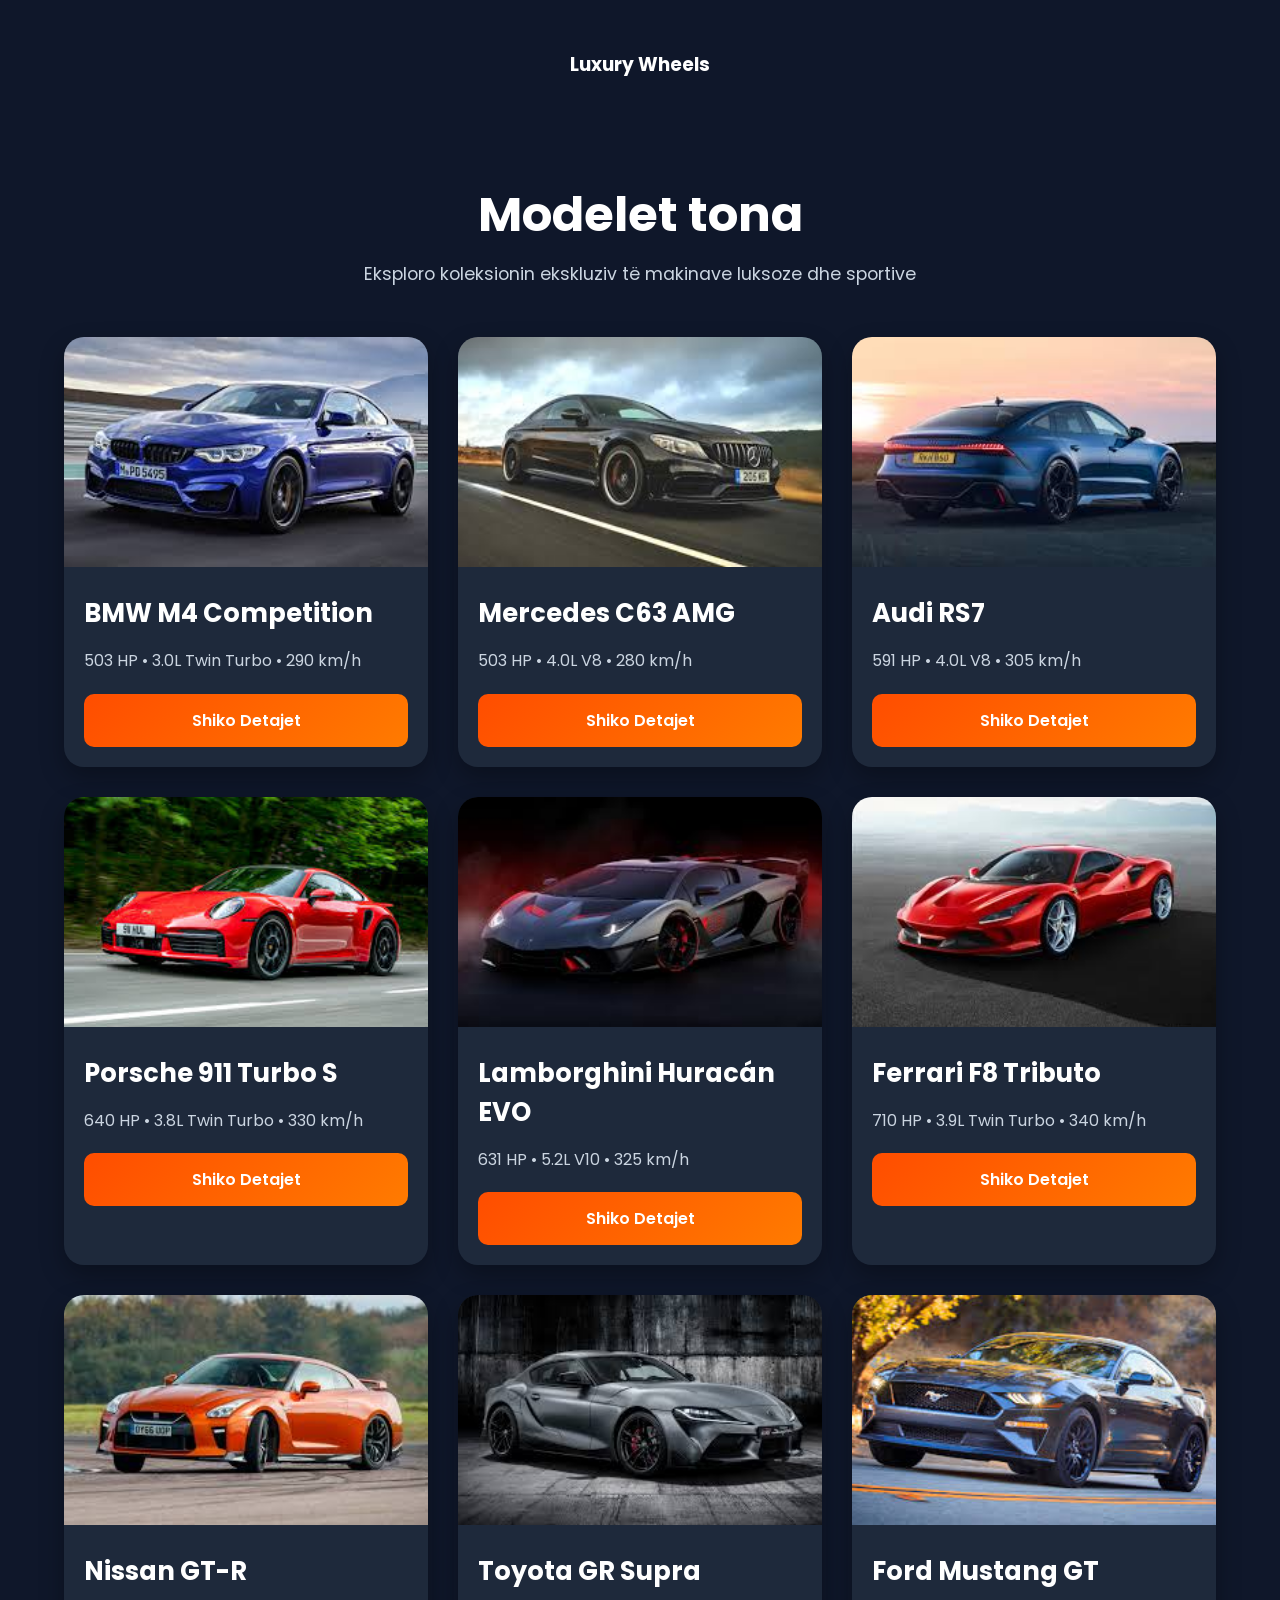
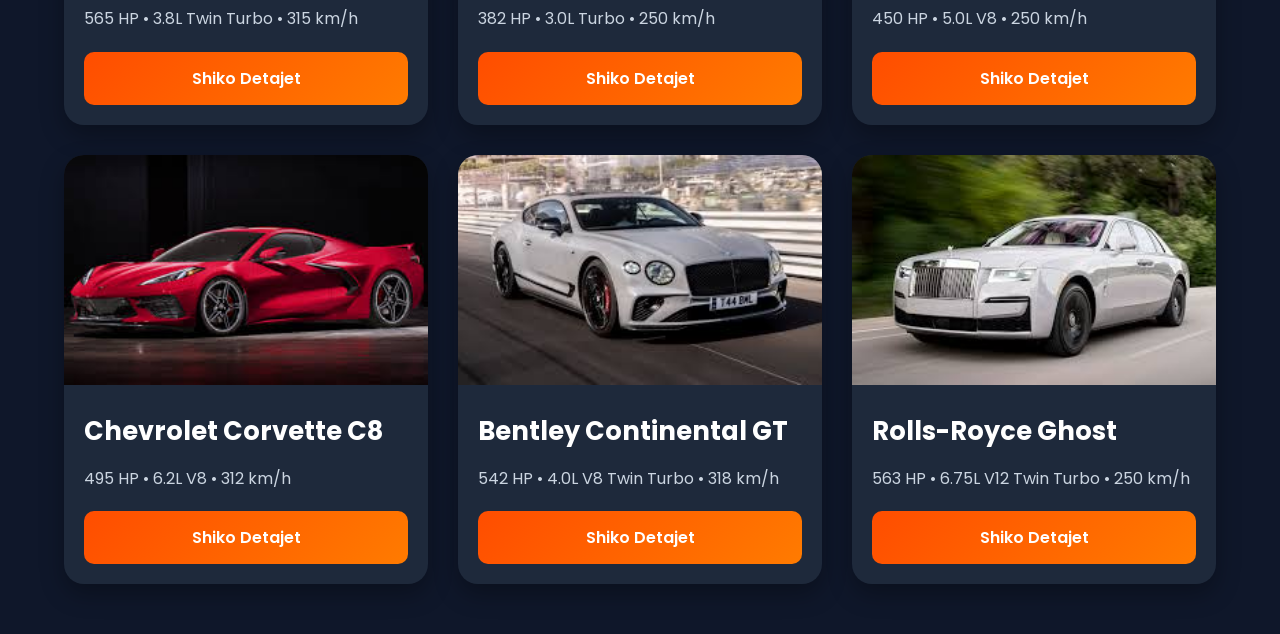
==== anes/index.html @ cb75c8ed "anes" ====
<!DOCTYPE html>
<html lang="en">
<head>
    <meta charset="UTF-8">
    <meta name="viewport" content="width=device-width, initial-scale=1.0">
    <title>Car Models</title>
    <link rel="stylesheet" href="style.css">
</head>
<body>

    <header>
         <h3>Luxury Wheels</h3> <br><br><br><br><h1>Modelet tona</h1>
        <p>Eksploro koleksionin ekskluziv të makinave luksoze dhe sportive</p>
    </header>

    <section class="models">

        <div class="card">
            <img src="images/bmw-m4.jpg" alt="BMW M4">
            <div class="card-content">
                <h2>BMW M4 Competition</h2>
                <p>503 HP • 3.0L Twin Turbo • 290 km/h</p>
                <button onclick="showModel('BMW M4 Competition')">Shiko Detajet</button>
            </div>
        </div>

        <div class="card">
            <img src="images/mercedes-c63.jpg" alt="Mercedes C63">
            <div class="card-content">
                <h2>Mercedes C63 AMG</h2>
                <p>503 HP • 4.0L V8 • 280 km/h</p>
                <button onclick="showModel('Mercedes C63 AMG')">Shiko Detajet</button>
            </div>
        </div>

        <div class="card">
            <img src="images/audi-rs7.jpg" alt="Audi RS7">
            <div class="card-content">
                <h2>Audi RS7</h2>
                <p>591 HP • 4.0L V8 • 305 km/h</p>
                <button onclick="showModel('Audi RS7')">Shiko Detajet</button>
            </div>
        </div>

        <div class="card">
            <img src="images/porsche911.jpg" alt="Porsche 911">
            <div class="card-content">
                <h2>Porsche 911 Turbo S</h2>
                <p>640 HP • 3.8L Twin Turbo • 330 km/h</p>
                <button onclick="showModel('Porsche 911 Turbo S')">Shiko Detajet</button>
            </div>
        </div>

        <div class="card">
            <img src="images/lamborghini.jpg" alt="Lamborghini">
            <div class="card-content">
                <h2>Lamborghini Huracán EVO</h2>
                <p>631 HP • 5.2L V10 • 325 km/h</p>
                <button onclick="showModel('Lamborghini Huracán EVO')">Shiko Detajet</button>
            </div>
        </div>

        <div class="card">
            <img src="images/ferrari.jpg" alt="Ferrari">
            <div class="card-content">
                <h2>Ferrari F8 Tributo</h2>
                <p>710 HP • 3.9L Twin Turbo • 340 km/h</p>
                <button onclick="showModel('Ferrari F8 Tributo')">Shiko Detajet</button>
            </div>
        </div>

        <div class="card">
            <img src="images/gtr.jpg" alt="Nissan GTR">
            <div class="card-content">
                <h2>Nissan GT-R</h2>
                <p>565 HP • 3.8L Twin Turbo • 315 km/h</p>
                <button onclick="showModel('Nissan GT-R')">Shiko Detajet</button>
            </div>
        </div>

        <div class="card">
            <img src="images/supra.jpg" alt="Toyota Supra">
            <div class="card-content">
                <h2>Toyota GR Supra</h2>
                <p>382 HP • 3.0L Turbo • 250 km/h</p>
                <button onclick="showModel('Toyota GR Supra')">Shiko Detajet</button>
            </div>
        </div>

        <div class="card">
            <img src="images/mustang.jpg" alt="Mustang">
            <div class="card-content">
                <h2>Ford Mustang GT</h2>
                <p>450 HP • 5.0L V8 • 250 km/h</p>
                <button onclick="showModel('Ford Mustang GT')">Shiko Detajet</button>
            </div>
        </div>

        <div class="card">
            <img src="images/corvette.jpg" alt="Corvette">
            <div class="card-content">
                <h2>Chevrolet Corvette C8</h2>
                <p>495 HP • 6.2L V8 • 312 km/h</p>
                <button onclick="showModel('Chevrolet Corvette C8')">Shiko Detajet</button>
            </div>
        </div>

        <div class="card">
            <img src="images/bentley.jpg" alt="Bentley">
            <div class="card-content">
                <h2>Bentley Continental GT</h2>
                <p>542 HP • 4.0L V8 Twin Turbo • 318 km/h</p>
                <button onclick="showModel('Bentley Continental GT')">Shiko Detajet</button>
            </div>
        </div>

        <div class="card">
            <img src="images/rolls.jpg" alt="Rolls Royce">
            <div class="card-content">
                <h2>Rolls-Royce Ghost</h2>
                <p>563 HP • 6.75L V12 Twin Turbo • 250 km/h</p>
                <button onclick="showModel('Rolls-Royce Ghost')">Shiko Detajet</button>
            </div>
        </div>

        

        


    </section>

    <script src="models.js"></script>
</body>
</html>
---- anes/style.css ----
@import url('https://fonts.googleapis.com/css2?family=Poppins:wght@300;400;500;600;700&display=swap');

*{
    margin:0;
    padding:0;
    box-sizing:border-box;
    font-family:'Poppins',sans-serif;
}

body{
    background:#0f172a;
    color:white;
    min-height:100vh;
}

header{
    text-align:center;
    padding:50px 20px;
}

header h1{
    font-size:3rem;
    font-weight:700;
    margin-bottom:10px;
}

header p{
    color:#cbd5e1;
    font-size:1.1rem;
}

.models{
    width:90%;
    max-width:1400px;
    margin:auto;
    display:grid;
    grid-template-columns:repeat(auto-fit,minmax(320px,1fr));
    gap:30px;
    padding-bottom:50px;
}

.card{
    background:#1e293b;
    border-radius:20px;
    overflow:hidden;
    transition:.4s ease;
    box-shadow:0 10px 25px rgba(0,0,0,.3);
}

.card:hover{
    transform:translateY(-10px);
    box-shadow:0 20px 40px rgba(0,0,0,.5);
}

.card img{
    width:100%;
    height:230px;
    object-fit:cover;
    transition:.5s;
}

.card:hover img{
    transform:scale(1.08);
}

.card-content{
    padding:20px;
}

.card-content h2{
    margin-bottom:15px;
    font-size:1.6rem;
}

.card-content p{
    color:#cbd5e1;
    margin-bottom:20px;
    line-height:1.6;
}

button{
    width:100%;
    padding:14px;
    border:none;
    border-radius:10px;
    background:linear-gradient(135deg,#ff4d00,#ff7b00);
    color:white;
    font-size:16px;
    font-weight:600;
    cursor:pointer;
    transition:.3s;
}

button:hover{
    transform:scale(1.03);
}

@media(max-width:768px){

    header h1{
        font-size:2.2rem;
    }

    .models{
        width:95%;
    }
}
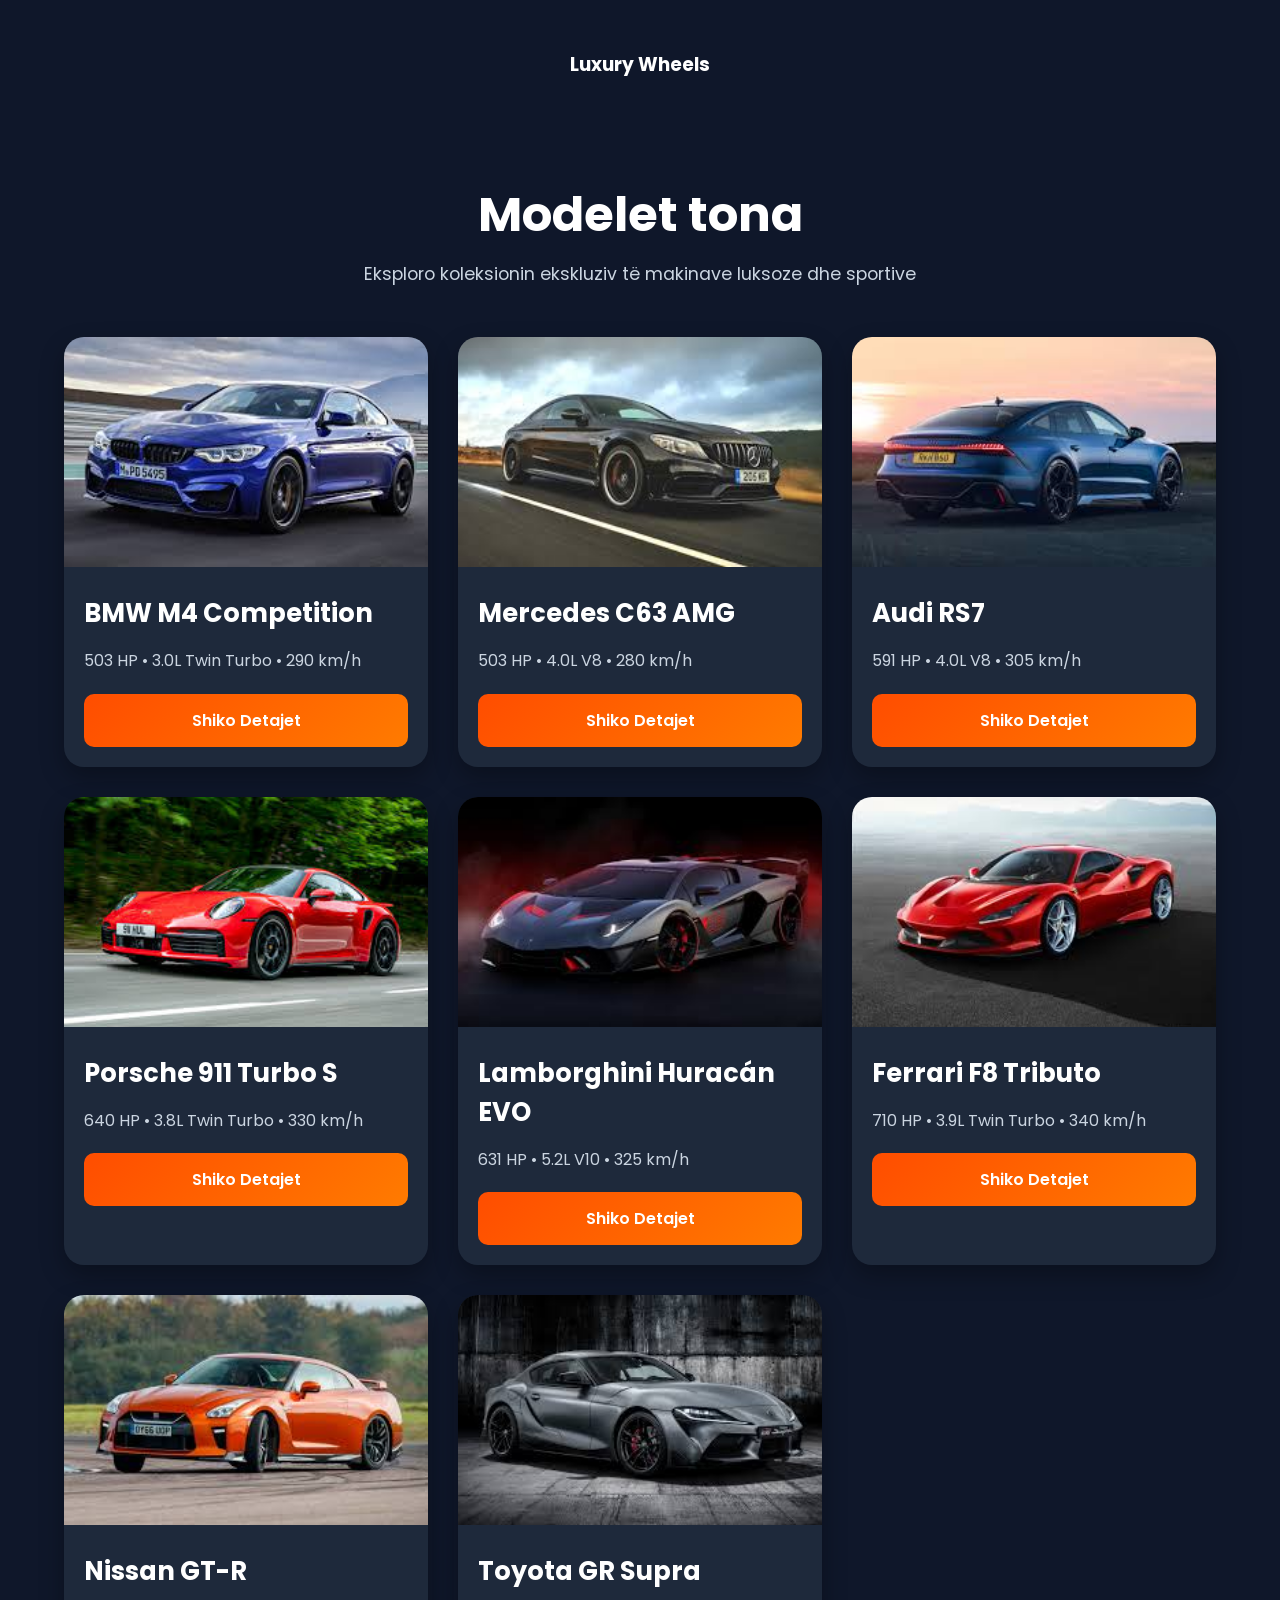
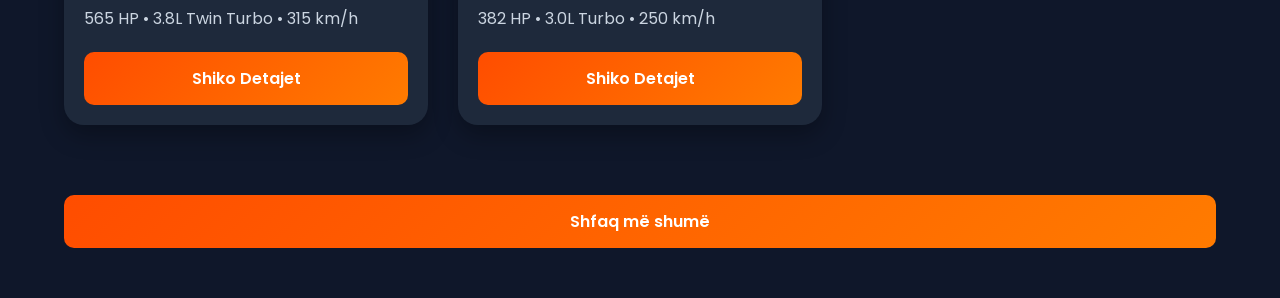
==== commit 2014393b: "anesv" ====
--- a/anes/index.html
+++ b/anes/index.html
@@ -9,7 +9,9 @@
 <body>
 
     <header>
-         <h3>Luxury Wheels</h3> <br><br><br><br><h1>Modelet tona</h1>
+        <h3>Luxury Wheels</h3>
+        <br><br><br><br>
+        <h1>Modelet tona</h1>
         <p>Eksploro koleksionin ekskluziv të makinave luksoze dhe sportive</p>
     </header>
 
@@ -87,7 +89,9 @@
             </div>
         </div>
 
-        <div class="card">
+        <!-- Hidden cars -->
+
+        <div class="card hidden-car">
             <img src="images/mustang.jpg" alt="Mustang">
             <div class="card-content">
                 <h2>Ford Mustang GT</h2>
@@ -96,7 +100,7 @@
             </div>
         </div>
 
-        <div class="card">
+        <div class="card hidden-car">
             <img src="images/corvette.jpg" alt="Corvette">
             <div class="card-content">
                 <h2>Chevrolet Corvette C8</h2>
@@ -105,7 +109,7 @@
             </div>
         </div>
 
-        <div class="card">
+        <div class="card hidden-car">
             <img src="images/bentley.jpg" alt="Bentley">
             <div class="card-content">
                 <h2>Bentley Continental GT</h2>
@@ -114,7 +118,7 @@
             </div>
         </div>
 
-        <div class="card">
+        <div class="card hidden-car">
             <img src="images/rolls.jpg" alt="Rolls Royce">
             <div class="card-content">
                 <h2>Rolls-Royce Ghost</h2>
@@ -123,13 +127,13 @@
             </div>
         </div>
 
-        
-
-        
-
-
     </section>
 
-    <script src="models.js"></script>
+    <div class="more-container">
+        <button id="showMoreBtn">Shfaq më shumë</button>
+    </div>
+
+    <script src="main.js"></script>
+
 </body>
 </html>
--- a/anes/style.css
+++ b/anes/style.css
@@ -104,4 +104,18 @@
     .models{
         width:95%;
     }
+}
+
+.hidden-car{
+    display:none;
+}
+
+.more-container{
+    width:90%;
+    max-width:1400px;
+    margin:20px auto 50px;
+}
+
+#showMoreBtn{
+    width:100%;
 }
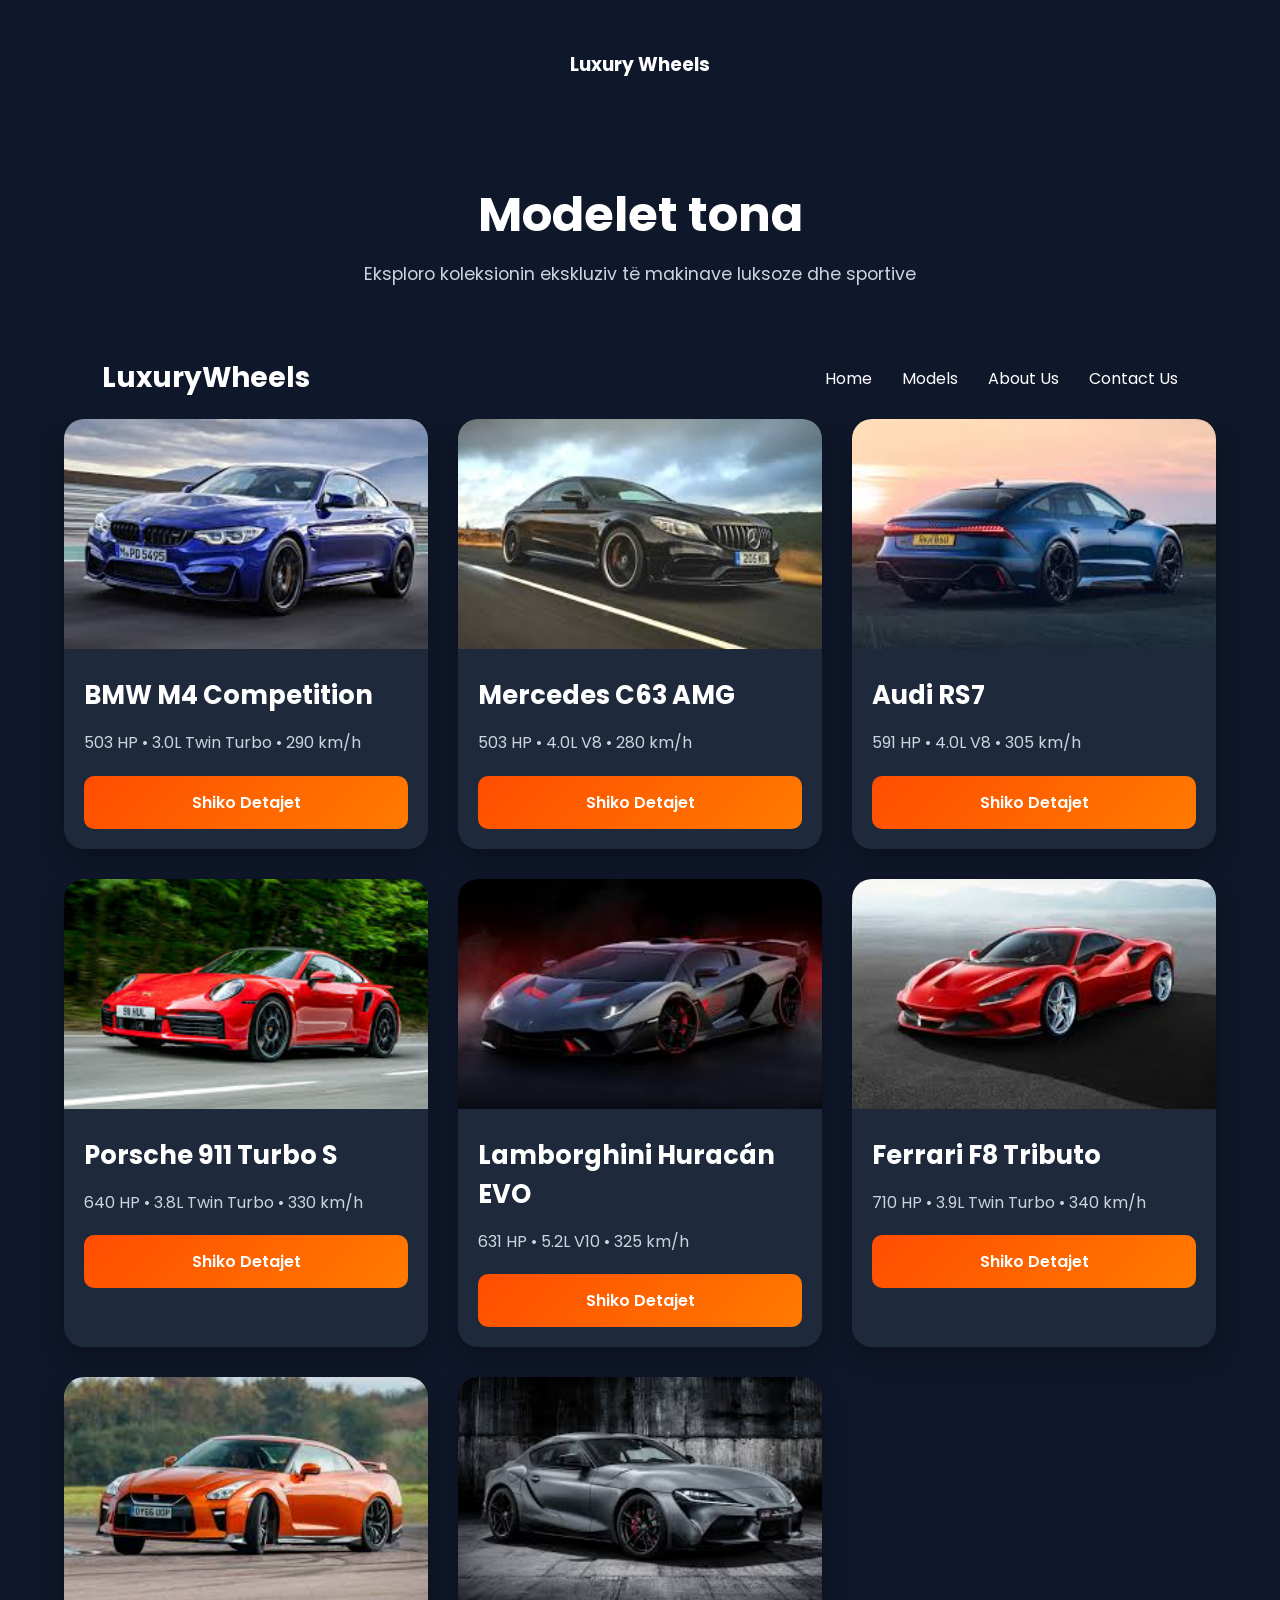
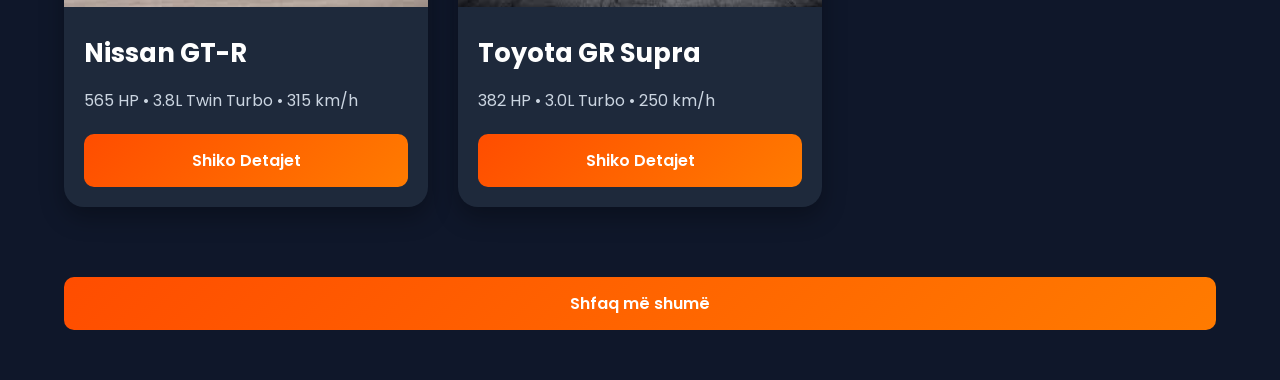
==== commit eaf65c14: "Final project" ====
--- a/anes/index.html
+++ b/anes/index.html
@@ -14,6 +14,21 @@
         <h1>Modelet tona</h1>
         <p>Eksploro koleksionin ekskluziv të makinave luksoze dhe sportive</p>
     </header>
+
+    <nav>
+
+    <div class="logo">LuxuryWheels</div>
+
+   
+
+    <ul id="nav-links">
+        <li><a href="../kronmillaku/index.html">Home</a></li>
+        <li><a href="../anes/index.html">Models</a></li>
+        <li><a href="../Enes/index.html">About Us</a></li>
+        <li><a href="../Ledijon/index.html">Contact Us</a></li>
+    </ul>
+
+</nav>
 
     <section class="models">
 
--- a/anes/style.css
+++ b/anes/style.css
@@ -11,6 +11,39 @@
     background:#0f172a;
     color:white;
     min-height:100vh;
+}
+
+nav{
+    background:#0f172a;
+    padding:20px 8%;
+    display:flex;
+    justify-content:space-between;
+    align-items:center;
+    position:sticky;
+    top:0;
+    z-index:1000;
+}
+
+.logo{
+    color:white;
+    font-size:28px;
+    font-weight:bold;
+}
+
+nav ul{
+    display:flex;
+    list-style:none;
+    gap:30px;
+}
+
+nav ul li a{
+    color:white;
+    text-decoration:none;
+    transition:.3s;
+}
+
+nav ul li a:hover{
+    color:#3b82f6;
 }
 
 header{
